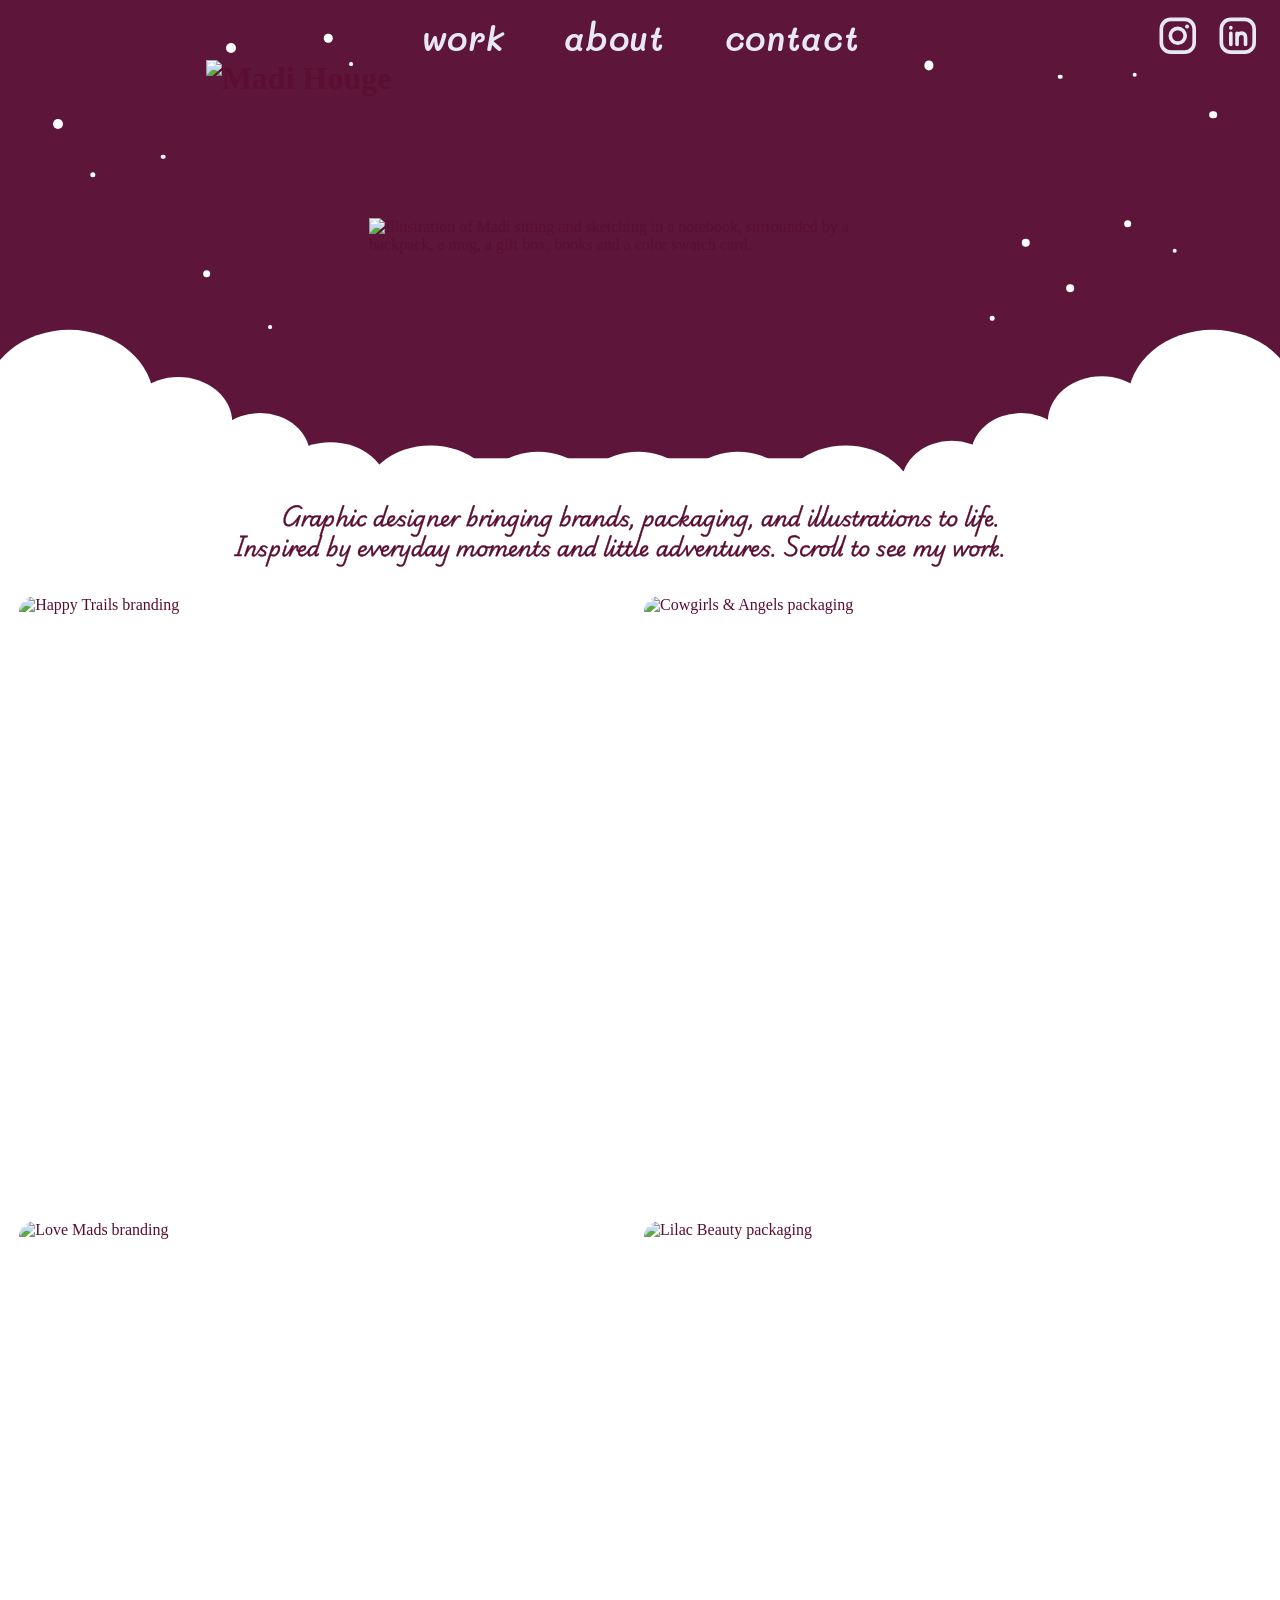
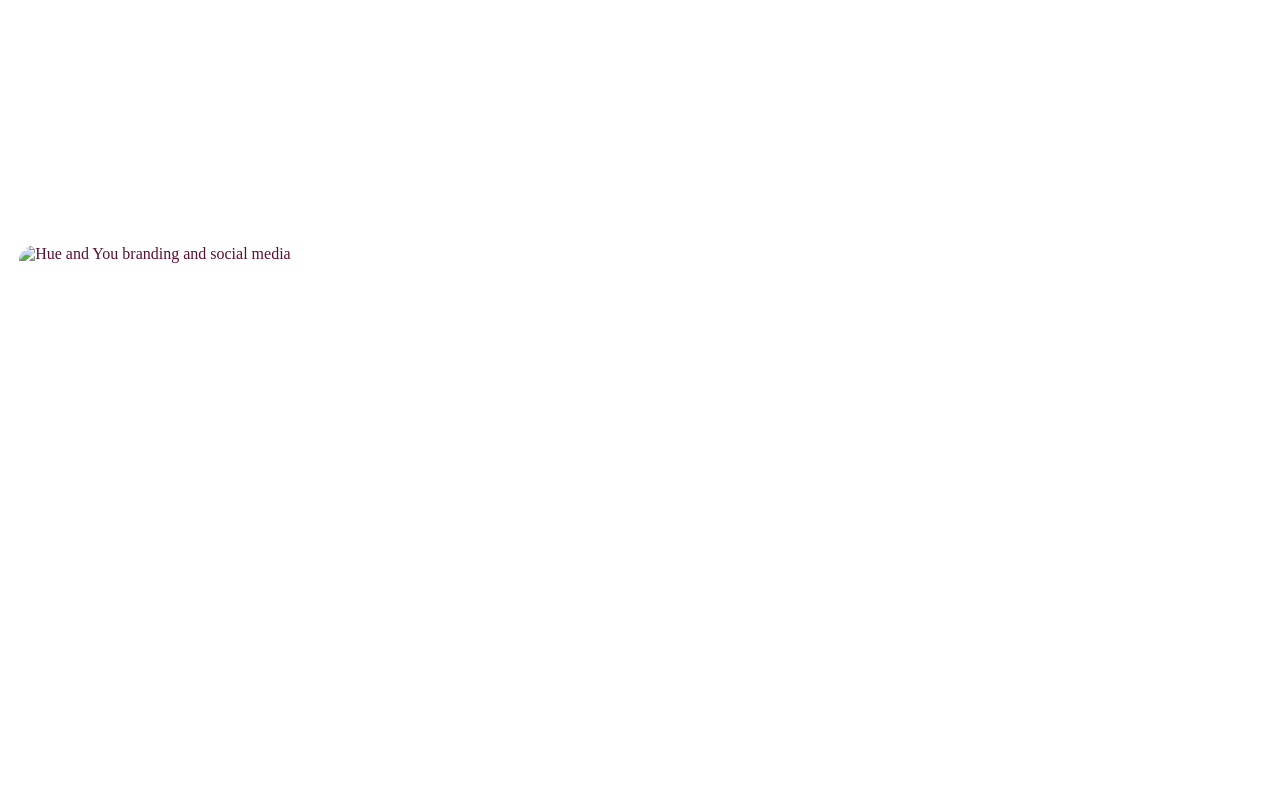
==== index.html @ 1b2b4f8f "Refine hero: smaller scene and lettering, shorter hero, tighter intro - Main illustration ~18% small" ====
<!DOCTYPE html>
<html lang="en">
<head>
  <meta charset="UTF-8">
  <meta name="viewport" content="width=device-width, initial-scale=1">
  <title>Madi Houge — Graphic Designer</title>
  <meta name="description" content="Graphic designer bringing brands, packaging, and illustrations to life.">

  <!-- Fonts: Mali (navigation) and Playwrite NZ (introduction script) -->
  <link rel="preconnect" href="https://fonts.googleapis.com">
  <link rel="preconnect" href="https://fonts.gstatic.com" crossorigin>
  <link href="https://fonts.googleapis.com/css2?family=Mali:ital,wght@1,600&family=Playwrite+NZ:wght@400&display=swap" rel="stylesheet">

  <link rel="stylesheet" href="css/style.css">
</head>
<body>

  <!-- =========================================================
       HERO
       All artwork is loaded straight from the GitHub repository.
       Positions of decorations are set with --x / --y (in the
       1665px-wide reference frame) and size with --s.
       ========================================================= -->
  <header class="hero">
    <div class="hero__stage">

      <!-- Navigation -->
      <nav class="nav" aria-label="Main">
        <ul class="nav__links">
          <li><a href="#work">work</a></li>
          <!-- TODO: change href to "about.html" once the About page exists -->
          <li><a href="#" data-future-page="about">about</a></li>
          <!-- TODO: change href to "contact.html" once the Contact page exists -->
          <li><a href="#" data-future-page="contact">contact</a></li>
        </ul>
      </nav>

      <!-- Social icons (TODO: add real profile URLs in the href attributes) -->
      <ul class="social">
        <li>
          <a href="#" data-social="instagram" aria-label="Instagram">
            <svg viewBox="0 0 24 24" aria-hidden="true"><rect x="2.5" y="2.5" width="19" height="19" rx="5.5"/><circle cx="12" cy="12" r="4.3"/><circle class="fill" cx="17.4" cy="6.6" r="1.15"/></svg>
          </a>
        </li>
        <li>
          <a href="#" data-social="linkedin" aria-label="LinkedIn">
            <svg viewBox="0 0 24 24" aria-hidden="true"><rect x="2.5" y="2.5" width="19" height="19" rx="5.5"/><path d="M8 10.6v6.4M8 7.3v.2M11.6 17v-6.4m0 2.9c0-1.7 1.1-3 2.6-3s2.3 1.1 2.3 2.8V17"/></svg>
          </a>
        </li>
      </ul>

      <!-- Decorations: moon, stars (duplicated star.png), white CSS dots -->
      <div class="decor" aria-hidden="true">
        <img class="moon" src="https://raw.githubusercontent.com/madihouge/portfolio-assets/main/home/moon.png" alt="">

        <img class="star" style="--x:1336; --y:66;  --s:58" src="https://raw.githubusercontent.com/madihouge/portfolio-assets/main/home/star.png" alt="">
        <img class="star" style="--x:648;  --y:131; --s:52" src="https://raw.githubusercontent.com/madihouge/portfolio-assets/main/home/star.png" alt="">
        <img class="star" style="--x:1547; --y:243; --s:58" src="https://raw.githubusercontent.com/madihouge/portfolio-assets/main/home/star.png" alt="">
        <img class="star" style="--x:183;  --y:269; --s:56" src="https://raw.githubusercontent.com/madihouge/portfolio-assets/main/home/star.png" alt="">
        <img class="star" style="--x:397;  --y:372; --s:54" src="https://raw.githubusercontent.com/madihouge/portfolio-assets/main/home/star.png" alt="">
        <img class="star" style="--x:1022; --y:378; --s:55" src="https://raw.githubusercontent.com/madihouge/portfolio-assets/main/home/star.png" alt="">

        <span class="dot" style="--x:301;  --y:62;  --s:13"></span>
        <span class="dot" style="--x:427;  --y:50;  --s:11"></span>
        <span class="dot" style="--x:457;  --y:83;  --s:5"></span>
        <span class="dot" style="--x:1208; --y:85;  --s:12"></span>
        <span class="dot" style="--x:1476; --y:97;  --s:6"></span>
        <span class="dot" style="--x:1379; --y:100; --s:6"></span>
        <span class="dot" style="--x:1578; --y:149; --s:10"></span>
        <span class="dot" style="--x:76;   --y:161; --s:13"></span>
        <span class="dot" style="--x:212;  --y:204; --s:6"></span>
        <span class="dot" style="--x:121;  --y:227; --s:7"></span>
        <span class="dot" style="--x:1467; --y:291; --s:10"></span>
        <span class="dot" style="--x:1334; --y:316; --s:11"></span>
        <span class="dot" style="--x:1528; --y:326; --s:6"></span>
        <span class="dot" style="--x:269;  --y:356; --s:10"></span>
        <span class="dot" style="--x:1392; --y:375; --s:10"></span>
        <span class="dot" style="--x:1291; --y:414; --s:6"></span>
        <span class="dot" style="--x:351;  --y:425; --s:5"></span>
      </div>

      <!-- Lettering -->
      <h1 class="lettering">
        <img src="https://raw.githubusercontent.com/madihouge/portfolio-assets/main/home/houge.png?v=2" alt="Madi Houge">
      </h1>

      <!-- White clouds: one shape that blends into the white page below -->
      <svg class="clouds" viewBox="0 400 1665 312" preserveAspectRatio="none" aria-hidden="true">
        <g fill="#FFFFFF">
          <!-- left side, highest at the edge -->
          <circle cx="90"   cy="581" r="110"/> <rect x="-20"  y="581" width="220" height="200"/>
          <circle cx="232"  cy="614" r="70"/>  <rect x="162"  y="614" width="140" height="200"/>
          <circle cx="338"  cy="665" r="65"/>  <rect x="273"  y="665" width="130" height="200"/>
          <circle cx="430"  cy="720" r="75"/>
          <!-- center, lowest (hidden behind the drawing) -->
          <circle cx="560"  cy="740" r="90"/>
          <circle cx="700"  cy="740" r="80"/>
          <circle cx="830"  cy="740" r="80"/>
          <circle cx="960"  cy="740" r="80"/>
          <circle cx="1100" cy="740" r="90"/>
          <rect x="540" y="670" width="580" height="80"/>
          <!-- right side, highest at the edge -->
          <circle cx="1238" cy="708" r="65"/>  <rect x="1173" y="708" width="130" height="200"/>
          <circle cx="1328" cy="665" r="65"/>  <rect x="1263" y="665" width="130" height="200"/>
          <circle cx="1433" cy="613" r="70"/>  <rect x="1363" y="613" width="140" height="200"/>
          <circle cx="1577" cy="581" r="110"/> <rect x="1467" y="581" width="220" height="200"/>
          <!-- solid base that joins the page background -->
          <rect x="-20" y="690" width="1705" height="40"/>
        </g>
      </svg>

      <!-- Main illustration -->
      <img class="scene" src="https://raw.githubusercontent.com/madihouge/portfolio-assets/main/home/Drawing-%20Scene.png" alt="Illustration of Madi sitting and sketching in a notebook, surrounded by a backpack, a mug, a gift box, books and a color swatch card.">
    </div>
  </header>

  <main>
    <!-- =========================================================
         INTRODUCTION
         ========================================================= -->
    <section class="intro">
      <p class="intro__text">
        <span class="intro__line">Graphic designer bringing brands, packaging, and illustrations to life.</span>
        <span class="intro__line">Inspired by everyday moments and little adventures. Scroll to see my work.<a class="intro__arrow" href="#work" aria-label="Scroll to my work"><img src="https://raw.githubusercontent.com/madihouge/portfolio-assets/main/home/arrow.png" alt=""></a></span>
      </p>
    </section>

    <!-- =========================================================
         PROJECT GALLERY
         To replace a thumbnail, change the src of its <img>.
         TODO: point each href to its project page once built.
         ========================================================= -->
    <section id="work" class="gallery" aria-label="Work">

      <!-- Row 1 -->
      <a class="project" href="#" data-project="happy-trails">
        <img src="https://raw.githubusercontent.com/madihouge/portfolio-assets/main/happy-trails/hero.png" alt="Happy Trails branding" loading="lazy">
        <span class="project__info"><span class="project__name">Happy Trails</span><span class="project__category">Branding</span></span>
      </a>

      <a class="project" href="#" data-project="cowgirls-and-angels">
        <img src="https://raw.githubusercontent.com/madihouge/portfolio-assets/main/cowgirls-and-angels/hero.png" alt="Cowgirls &amp; Angels packaging" loading="lazy">
        <span class="project__info"><span class="project__name">Cowgirls &amp; Angels</span><span class="project__category">Packaging</span></span>
      </a>

      <!-- Row 2 -->
      <a class="project" href="#" data-project="love-mads">
        <img src="https://raw.githubusercontent.com/madihouge/portfolio-assets/main/love-mads/hero.png" alt="Love Mads branding" loading="lazy">
        <span class="project__info"><span class="project__name">Love Mads</span><span class="project__category">Branding</span></span>
      </a>

      <a class="project" href="#" data-project="lilac">
        <img src="https://raw.githubusercontent.com/madihouge/portfolio-assets/main/lilac/hero.png" alt="Lilac Beauty packaging" loading="lazy">
        <span class="project__info"><span class="project__name">Lilac Beauty</span><span class="project__category">Packaging</span></span>
      </a>

      <!-- Row 3 (full width) -->
      <a class="project project--wide" href="#" data-project="hue-and-you">
        <img src="https://raw.githubusercontent.com/madihouge/portfolio-assets/main/hue-and-you/hero.png" alt="Hue and You branding and social media" loading="lazy">
        <span class="project__info"><span class="project__name">Hue and You</span><span class="project__category">Branding &amp; Social Media</span></span>
      </a>

    </section>
  </main>

  <script src="js/main.js"></script>
</body>
</html>
---- css/style.css ----
/* ==========================================================
   Madi Houge — Homepage
   ----------------------------------------------------------
   The hero is laid out in "design units" (--u) taken from the
   1665px-wide approved reference, so everything scales
   proportionally with the screen width.
   ========================================================== */

:root {
  /* Colors */
  --plum: #5D1539;          /* hero background            */
  --plum-dark: #5B0E32;     /* introduction text          */
  --lavender: #E8E7F8;      /* navigation + icons         */
  --white: #FFFFFF;         /* clouds + page background   */

  /* Fonts */
  --font-nav: "Mali", "Comic Sans MS", cursive;
  --font-script: "Playwrite NZ", "Brush Script MT", cursive;

  /* Gallery */
  --gallery-gap: 8px;
  --gallery-radius: 16px;
  --gallery-margin: clamp(8px, 1.5vw, 25px);
  --wide-ratio: 16 / 7;     /* height of the full-width 5th thumbnail */
}

*,
*::before,
*::after { box-sizing: border-box; }

html { scroll-behavior: smooth; }

@media (prefers-reduced-motion: reduce) {
  html { scroll-behavior: auto; }
}

body {
  margin: 0;
  background: var(--white);
  color: var(--plum-dark);
  overflow-x: clip;          /* never allow sideways scrolling */
}

img { display: block; max-width: 100%; }

ul { list-style: none; margin: 0; padding: 0; }

a { color: inherit; }

:focus-visible {
  outline: 2px solid currentColor;
  outline-offset: 4px;
  border-radius: 4px;
}

/* ==========================================================
   HERO
   ========================================================== */

.hero {
  background: var(--plum);
  container-type: inline-size;   /* enables cqw units below */
  overflow-x: clip;
}

.hero__stage {
  /* Design frame (desktop + tablet) */
  --frame: 1665;
  --H: 632;                      /* stage height in design units */
  --u: calc(100cqw / var(--frame));

  --letter-top: 78;
  --letter-width: 1130;
  --scene-top: 283;
  --scene-width: 705;
  --cloud-top: 370;
  --cloud-height: 262;

  position: relative;
  height: calc(var(--H) * var(--u));
}

/* ---------- Navigation ---------- */

.nav {
  position: absolute;
  top: calc(18 * var(--u));
  left: 50%;
  transform: translateX(-50%);
  z-index: 5;
}

.nav__links {
  display: flex;
  gap: calc(78 * var(--u));
}

.nav__links a {
  font-family: var(--font-nav);
  font-style: italic;
  font-weight: 600;
  font-size: max(calc(44 * var(--u)), 17px);
  line-height: 1.4;
  letter-spacing: 0.02em;
  color: var(--lavender);
  text-decoration: none;
}

.nav__links a:hover { text-decoration: underline; text-underline-offset: 0.2em; }

/* ---------- Social icons ---------- */

.social {
  position: absolute;
  top: calc(20 * var(--u));
  right: calc(28 * var(--u));
  display: flex;
  gap: calc(24 * var(--u));
  z-index: 5;
}

.social a { display: block; color: var(--lavender); }

.social svg {
  display: block;
  width: max(calc(54 * var(--u)), 24px);
  height: max(calc(54 * var(--u)), 24px);
  fill: none;
  stroke: currentColor;
  stroke-width: 2.1;
  stroke-linecap: round;
  stroke-linejoin: round;
}

.social svg .fill { fill: currentColor; stroke: none; }

/* ---------- Decorations ---------- */

.decor {
  position: absolute;
  inset: 0;
  pointer-events: none;
}

.moon {
  position: absolute;
  left: calc(66 * var(--u));
  top: calc(8 * var(--u));
  width: calc(196 * var(--u));
  height: auto;
}

/* Stars and dots are centered on (--x, --y), given in reference pixels.
   Positions are percentages so they spread evenly at every size. */
.star,
.dot {
  position: absolute;
  left: calc(var(--x) / 1665 * 100%);
  top: calc(var(--y) * var(--u));
  transform: translate(-50%, -50%);
}

.star {
  /* --s = visible height of the star; the PNG has transparent padding */
  height: calc(var(--s) * 1.6 * var(--u));
  width: auto;
  max-width: none;
}

.dot {
  width: calc(var(--s) * var(--u));
  height: calc(var(--s) * var(--u));
  min-width: 3px;
  min-height: 3px;
  border-radius: 50%;
  background: var(--white);
}

/* ---------- Lettering ---------- */

.lettering {
  position: absolute;
  top: calc(var(--letter-top) * var(--u));
  left: 0;
  right: 0;
  width: calc(var(--letter-width) * var(--u));
  margin: 0 auto;
  z-index: 2;
}

.lettering img { width: 100%; height: auto; }

/* ---------- Clouds ---------- */

.clouds {
  position: absolute;
  left: 0;
  top: calc(var(--cloud-top) * var(--u));
  width: 100%;
  height: calc(var(--cloud-height) * var(--u));
  display: block;
  z-index: 3;
}

/* ---------- Main illustration ---------- */

.scene {
  position: absolute;
  top: calc(var(--scene-top) * var(--u));
  left: 0;
  right: 0;
  width: calc(var(--scene-width) * var(--u));
  height: auto;
  margin: 0 auto;
  z-index: 4;
}

/* ==========================================================
   INTRODUCTION
   ========================================================== */

.intro {
  position: relative;
  background: var(--white);
  padding: max(1.2vw, 16px) 20px 0;
  text-align: center;
}

.intro__text {
  margin: 0;
  font-family: var(--font-script);
  font-weight: 400;
  font-size: max(1.6vw, 15px);
  line-height: 1.45;
  color: var(--plum-dark);
  -webkit-text-stroke: 0.018em currentColor;   /* matches the slightly heavier stroke in the reference */
}

.intro__line { display: block; }

.intro__arrow {
  display: inline-block;
  vertical-align: middle;
  margin-left: 0.15em;
  margin-top: 0.55em;
}

.intro__arrow img {
  width: 2.9em;
  max-width: none;
  height: auto;
  margin: -0.55em -0.6em -0.55em -0.55em;   /* trims the PNG's transparent padding */
}

/* ==========================================================
   PROJECT GALLERY
   ========================================================== */

.gallery {
  display: grid;
  grid-template-columns: repeat(2, minmax(0, 1fr));
  gap: var(--gallery-gap);
  padding: max(2.7vw, 28px) var(--gallery-margin) var(--gallery-margin);
  scroll-margin-top: 0;
}

.project {
  position: relative;
  display: block;
  aspect-ratio: 1 / 1;
  overflow: hidden;
  border-radius: var(--gallery-radius);
  text-decoration: none;
}

.project--wide {
  grid-column: 1 / -1;
  aspect-ratio: var(--wide-ratio);
}

.project img {
  width: 100%;
  height: 100%;
  object-fit: cover;          /* fills the tile without stretching */
}

/* Name + category, visible only on hover / keyboard focus */
.project__info {
  position: absolute;
  inset: 0;
  display: flex;
  flex-direction: column;
  align-items: center;
  justify-content: center;
  gap: 0.35em;
  padding: 1em;
  text-align: center;
  background: rgba(93, 21, 57, 0.72);
  color: var(--lavender);
  opacity: 0;
}

.project:hover .project__info,
.project:focus-visible .project__info { opacity: 1; }

.project:focus-visible { outline-color: var(--plum); outline-width: 3px; outline-offset: 3px; }

.project__name {
  font-family: var(--font-script);
  font-size: clamp(22px, 2.6vw, 40px);
}

.project__category {
  font-family: var(--font-nav);
  font-style: italic;
  font-weight: 600;
  font-size: clamp(15px, 1.4vw, 22px);
}

/* ==========================================================
   RESPONSIVE
   ========================================================== */

/* Tablet: keep the desktop composition, slightly larger text */
@media (max-width: 1024px) {
  .intro__text { font-size: max(1.85vw, 15px); }
}

/* Mobile: taller hero frame so the artwork can be larger */
@media (max-width: 640px) {
  .hero__stage {
    --frame: 1000;
    --H: 676;
    --letter-top: 140;
    --letter-width: 880;
    --scene-top: 326;
    --scene-width: 700;
    --cloud-top: 386;
    --cloud-height: 290;
  }

  /* Clouds: slightly wider than the screen so the bumps keep their round shape */
  .clouds { left: -10%; width: 120%; }

  .star,
  .dot { top: calc((95 + var(--y) * 0.488) * var(--u)); }   /* same spots as before, below the nav row */

  .nav { top: 14px; }
  .nav__links { gap: 14px; }
  .nav__links a { font-size: 16px; }
  .social { top: 16px; right: 12px; gap: 8px; }
  .social svg { width: 22px; height: 22px; }

  .moon {
    left: 4%;
    top: calc(40 * var(--u));
    width: calc(120 * var(--u));
  }

  .star { height: calc(var(--s) * 1.1 * var(--u)); }

  .intro { padding-top: 22px; }
  .intro__text { font-size: 14.5px; line-height: 1.7; }
  .intro__line { display: inline; }

  .gallery { grid-template-columns: minmax(0, 1fr); }
}
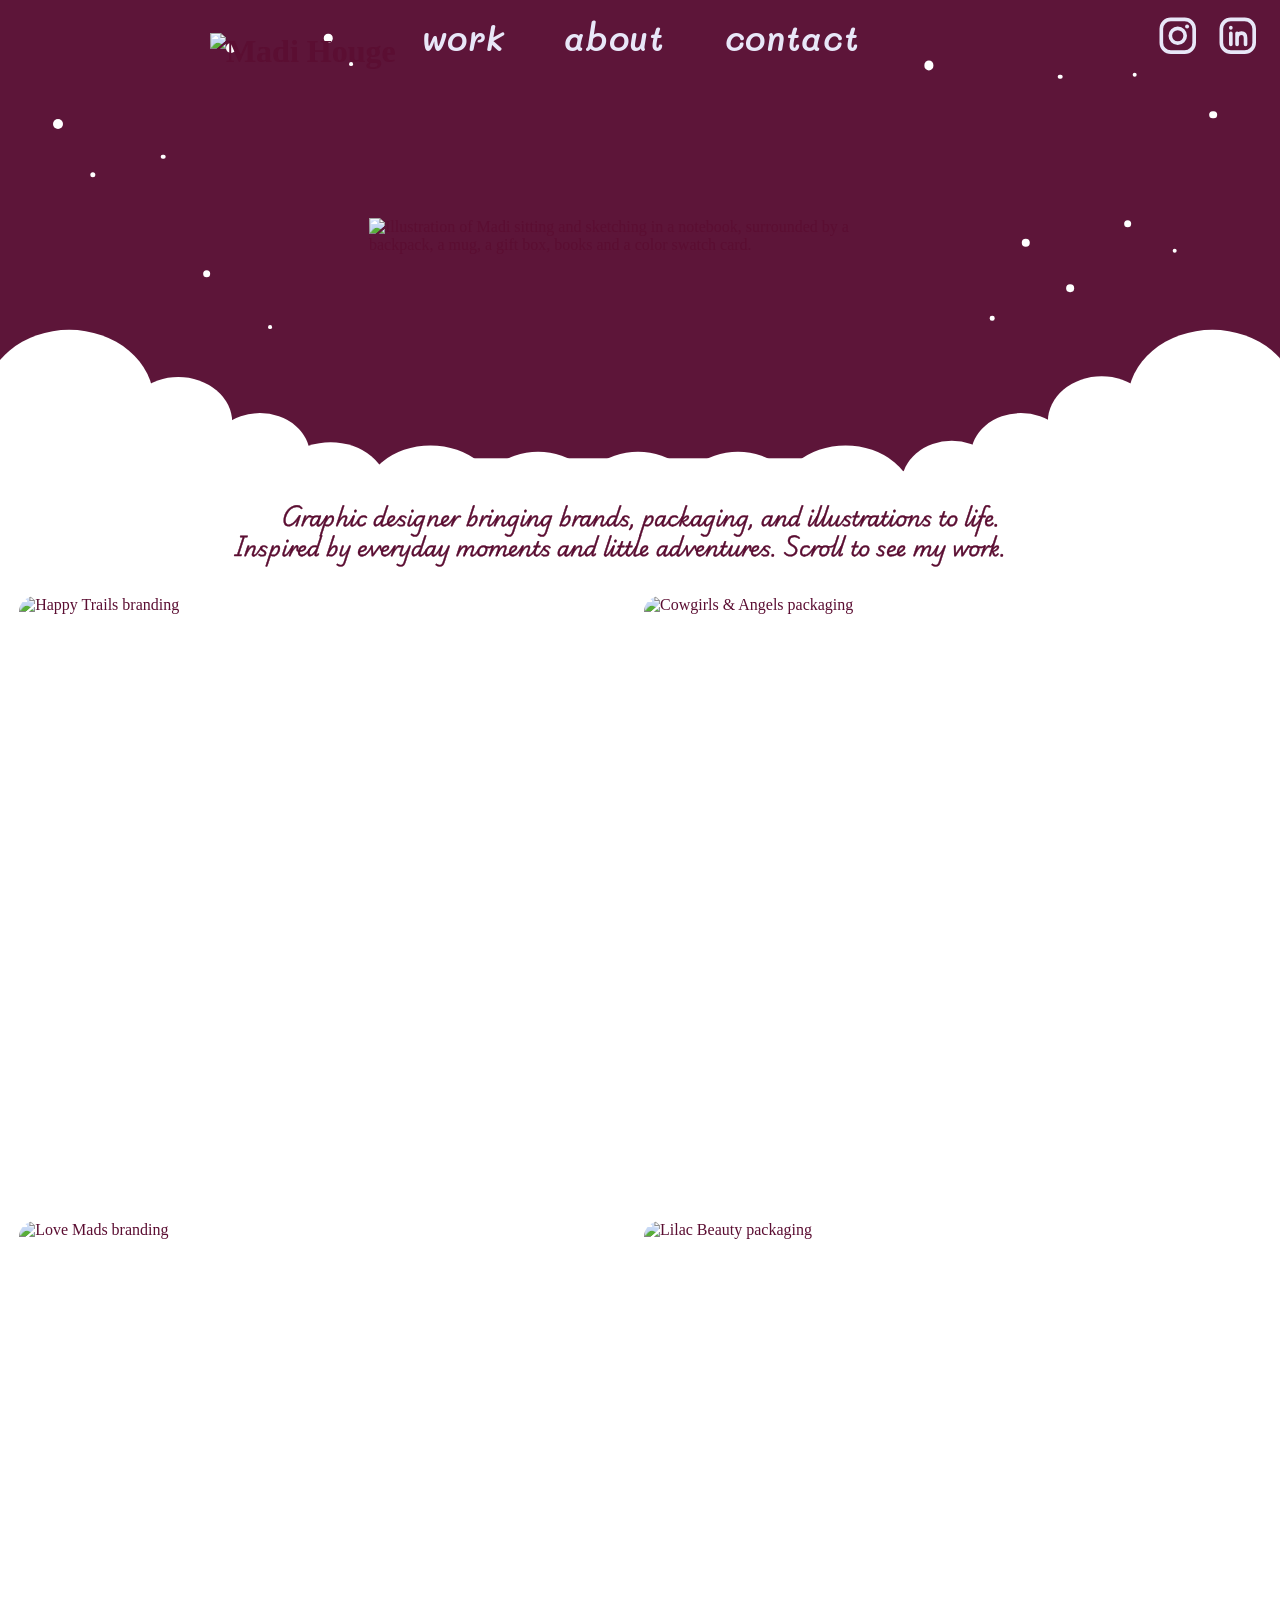
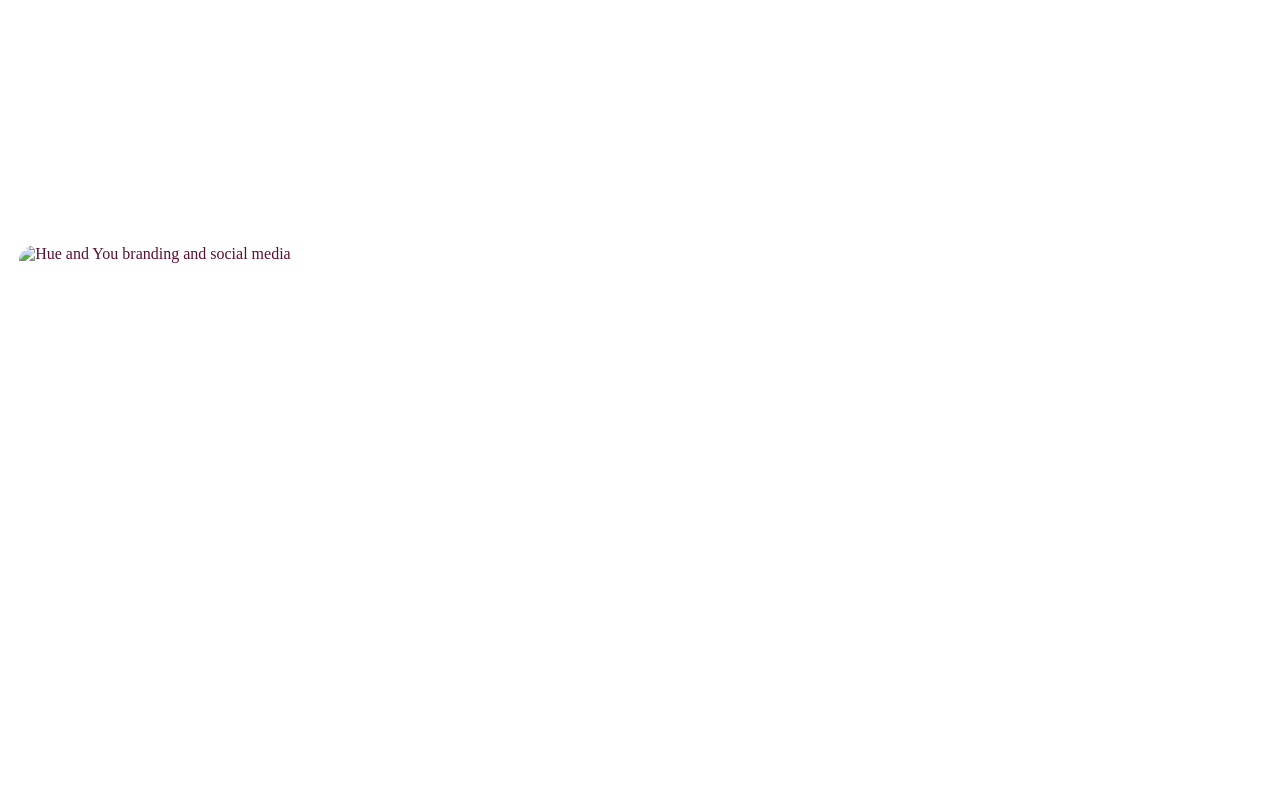
==== commit f7ac015d: "Use updated lettering (houge-clean.svg) and drawing scene The previous home/houge.png and home/Drawi" ====
--- a/index.html
+++ b/index.html
@@ -81,7 +81,7 @@
 
       <!-- Lettering -->
       <h1 class="lettering">
-        <img src="https://raw.githubusercontent.com/madihouge/portfolio-assets/main/home/houge.png?v=2" alt="Madi Houge">
+        <img src="https://raw.githubusercontent.com/madihouge/portfolio-assets/main/home/houge-clean.svg" width="2048" height="682" alt="Madi Houge">
       </h1>
 
       <!-- White clouds: one shape that blends into the white page below -->
@@ -110,7 +110,7 @@
       </svg>
 
       <!-- Main illustration -->
-      <img class="scene" src="https://raw.githubusercontent.com/madihouge/portfolio-assets/main/home/Drawing-%20Scene.png" alt="Illustration of Madi sitting and sketching in a notebook, surrounded by a backpack, a mug, a gift box, books and a color swatch card.">
+      <img class="scene" src="https://raw.githubusercontent.com/madihouge/portfolio-assets/main/home/drawing-%20Scene.png" width="1774" height="887" alt="Illustration of Madi sitting and sketching in a notebook, surrounded by a backpack, a mug, a gift box, books and a color swatch card.">
     </div>
   </header>
 
--- a/css/style.css
+++ b/css/style.css
@@ -69,8 +69,8 @@
   --H: 632;                      /* stage height in design units */
   --u: calc(100cqw / var(--frame));
 
-  --letter-top: 78;
-  --letter-width: 1130;
+  --letter-top: 43;              /* houge-clean.svg has built-in top padding */
+  --letter-width: 1119;
   --scene-top: 283;
   --scene-width: 705;
   --cloud-top: 370;
@@ -331,8 +331,8 @@
   .hero__stage {
     --frame: 1000;
     --H: 676;
-    --letter-top: 140;
-    --letter-width: 880;
+    --letter-top: 113;
+    --letter-width: 871;
     --scene-top: 326;
     --scene-width: 700;
     --cloud-top: 386;
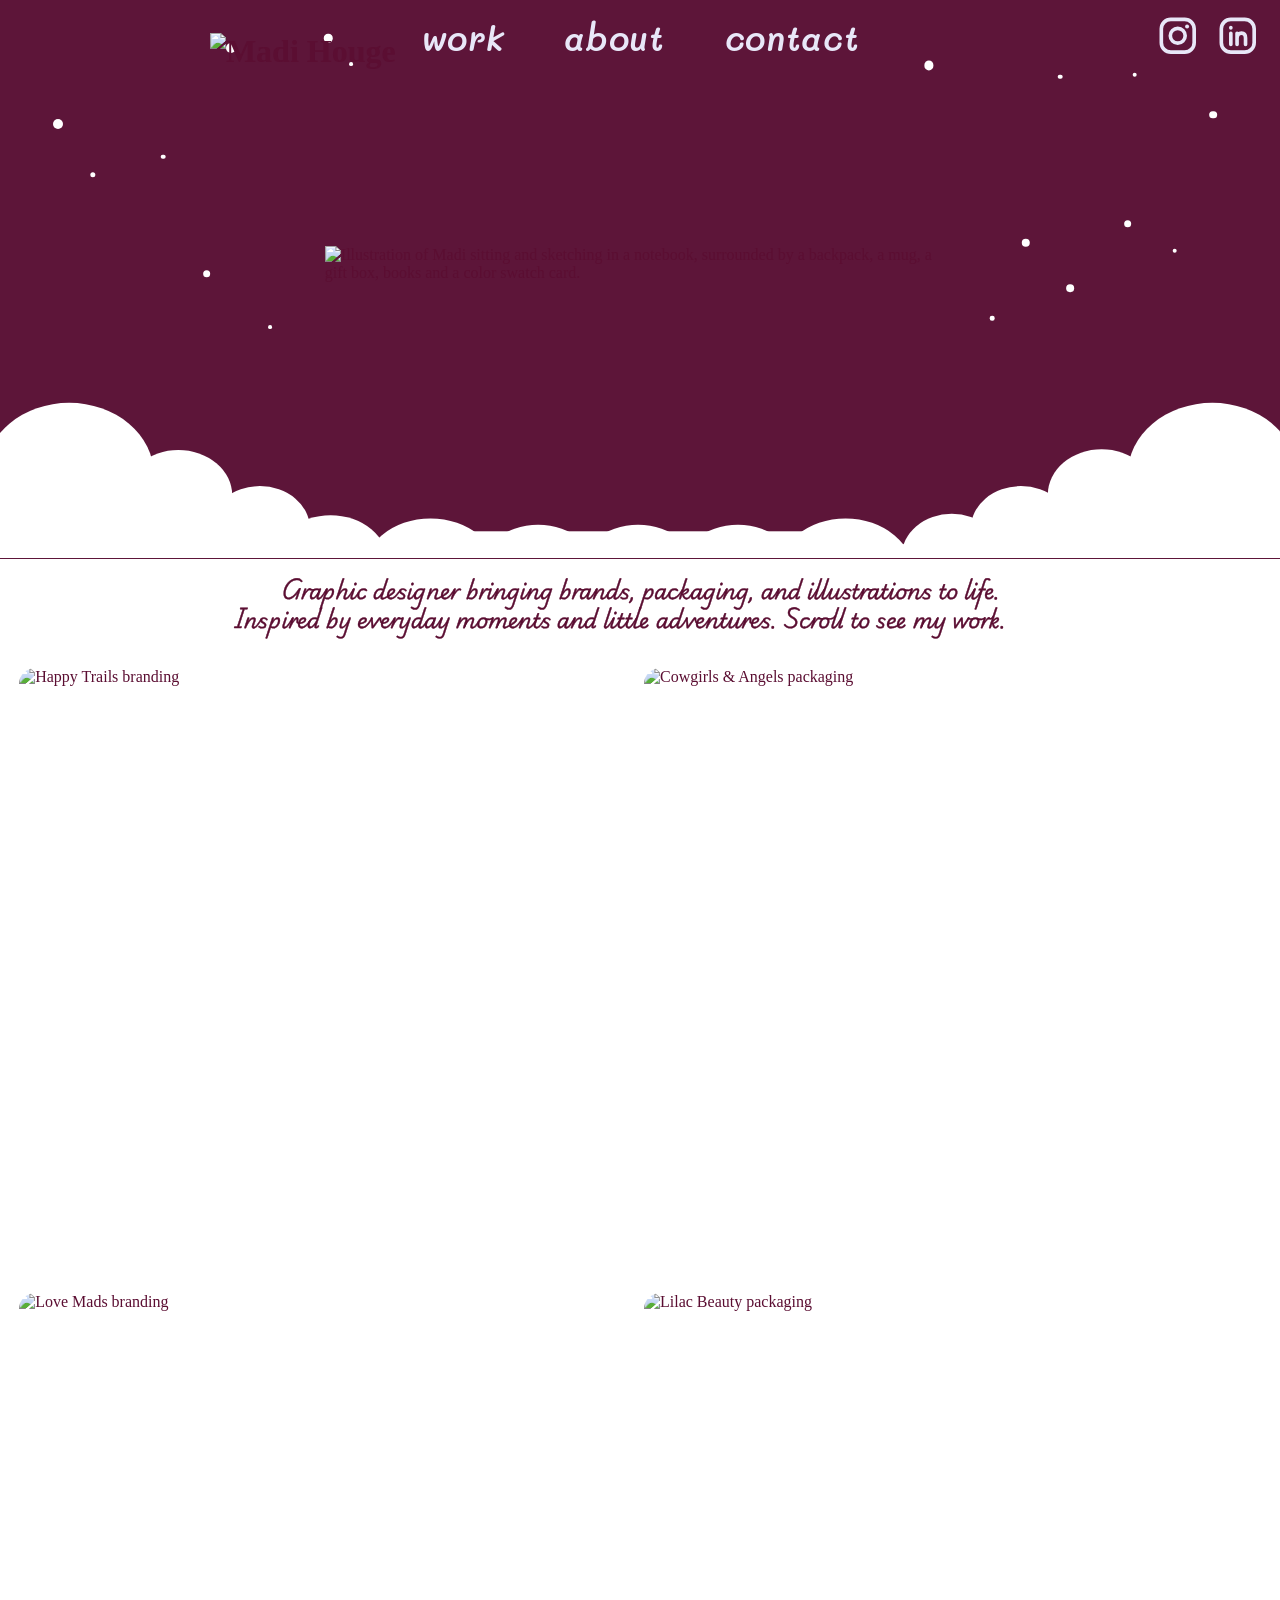
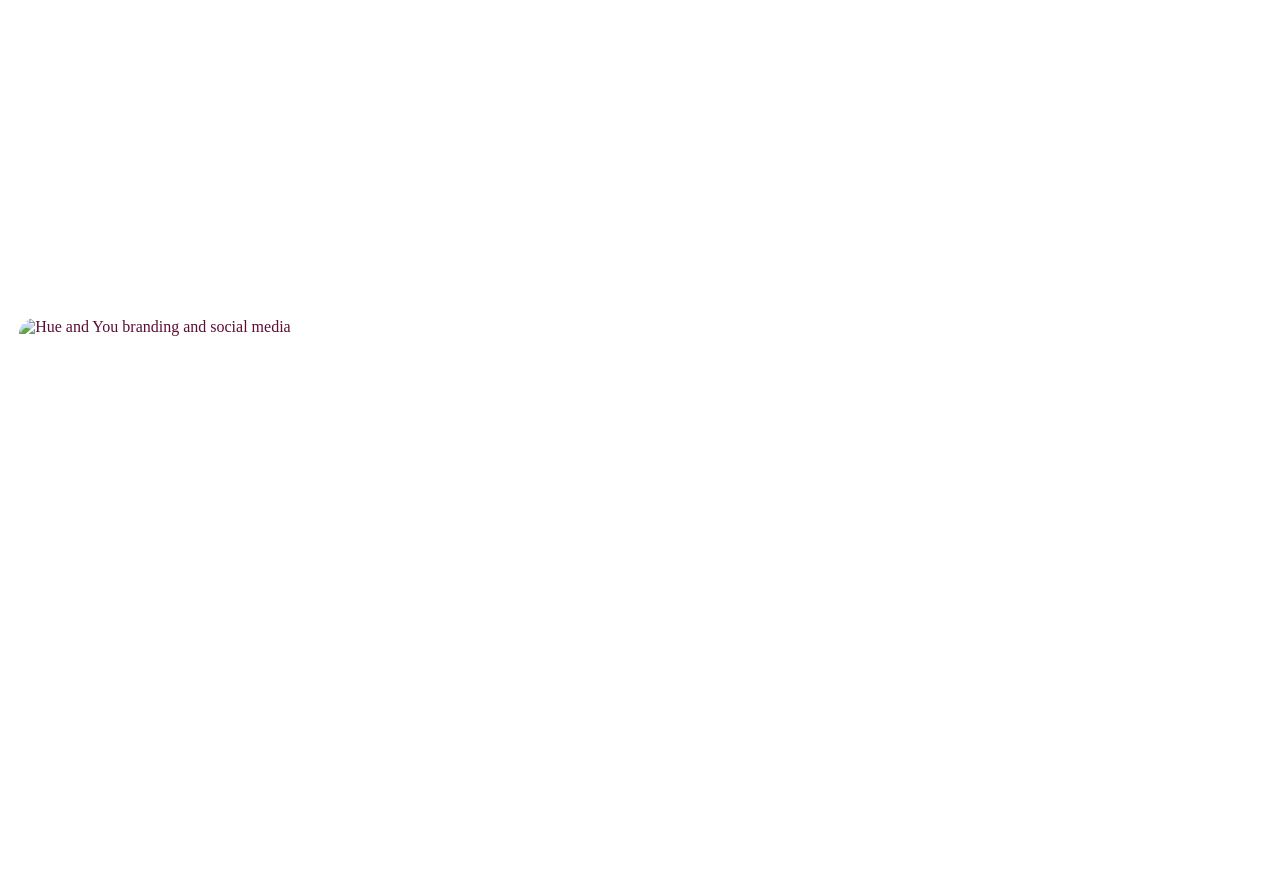
==== commit c11890ec: "Gallery: crossfade to hover.png with golden project label Tiles load <project>/thumbnail.png and fad" ====
--- a/index.html
+++ b/index.html
@@ -127,37 +127,44 @@
 
     <!-- =========================================================
          PROJECT GALLERY
-         To replace a thumbnail, change the src of its <img>.
-         TODO: point each href to its project page once built.
+         Each tile shows <folder>/thumbnail.png and crossfades to
+         <folder>/hover.png on hover. To replace a photo, upload a new
+         file with the same name to the project's folder.
+         Until thumbnail.png exists, the tile falls back to hero.png;
+         until hover.png exists, the hover image is skipped.
+         TODO: create the project pages these links point to.
          ========================================================= -->
     <section id="work" class="gallery" aria-label="Work">
 
       <!-- Row 1 -->
-      <a class="project" href="#" data-project="happy-trails">
-        <img src="https://raw.githubusercontent.com/madihouge/portfolio-assets/main/happy-trails/hero.png" alt="Happy Trails branding" loading="lazy">
-        <span class="project__info"><span class="project__name">Happy Trails</span><span class="project__category">Branding</span></span>
+      <a class="project" href="projects/happy-trails.html">
+        <img class="project__img" src="https://raw.githubusercontent.com/madihouge/portfolio-assets/main/happy-trails/thumbnail.png" alt="Happy Trails branding" loading="lazy" onerror="this.onerror=null; this.src='https://raw.githubusercontent.com/madihouge/portfolio-assets/main/happy-trails/hero.png'">
+        <img class="project__img project__img--hover" src="https://raw.githubusercontent.com/madihouge/portfolio-assets/main/happy-trails/hover.png" alt="" loading="lazy" onerror="this.remove()">
+        <span class="project__label">Happy Trails / Branding</span>
       </a>
-
-      <a class="project" href="#" data-project="cowgirls-and-angels">
-        <img src="https://raw.githubusercontent.com/madihouge/portfolio-assets/main/cowgirls-and-angels/hero.png" alt="Cowgirls &amp; Angels packaging" loading="lazy">
-        <span class="project__info"><span class="project__name">Cowgirls &amp; Angels</span><span class="project__category">Packaging</span></span>
+      <a class="project" href="projects/cowgirls-and-angels.html">
+        <img class="project__img" src="https://raw.githubusercontent.com/madihouge/portfolio-assets/main/cowgirls-and-angels/thumbnail.png" alt="Cowgirls &amp; Angels packaging" loading="lazy" onerror="this.onerror=null; this.src='https://raw.githubusercontent.com/madihouge/portfolio-assets/main/cowgirls-and-angels/hero.png'">
+        <img class="project__img project__img--hover" src="https://raw.githubusercontent.com/madihouge/portfolio-assets/main/cowgirls-and-angels/hover.png" alt="" loading="lazy" onerror="this.remove()">
+        <span class="project__label">Cowgirls &amp; Angels / Packaging</span>
       </a>
 
       <!-- Row 2 -->
-      <a class="project" href="#" data-project="love-mads">
-        <img src="https://raw.githubusercontent.com/madihouge/portfolio-assets/main/love-mads/hero.png" alt="Love Mads branding" loading="lazy">
-        <span class="project__info"><span class="project__name">Love Mads</span><span class="project__category">Branding</span></span>
+      <a class="project" href="projects/love-mads.html">
+        <img class="project__img" src="https://raw.githubusercontent.com/madihouge/portfolio-assets/main/love-mads/thumbnail.png" alt="Love Mads branding" loading="lazy" onerror="this.onerror=null; this.src='https://raw.githubusercontent.com/madihouge/portfolio-assets/main/love-mads/hero.png'">
+        <img class="project__img project__img--hover" src="https://raw.githubusercontent.com/madihouge/portfolio-assets/main/love-mads/hover.png" alt="" loading="lazy" onerror="this.remove()">
+        <span class="project__label">Love Mads / Branding</span>
       </a>
-
-      <a class="project" href="#" data-project="lilac">
-        <img src="https://raw.githubusercontent.com/madihouge/portfolio-assets/main/lilac/hero.png" alt="Lilac Beauty packaging" loading="lazy">
-        <span class="project__info"><span class="project__name">Lilac Beauty</span><span class="project__category">Packaging</span></span>
+      <a class="project" href="projects/lilac.html">
+        <img class="project__img" src="https://raw.githubusercontent.com/madihouge/portfolio-assets/main/lilac/thumbnail.png" alt="Lilac Beauty packaging" loading="lazy" onerror="this.onerror=null; this.src='https://raw.githubusercontent.com/madihouge/portfolio-assets/main/lilac/hero.png'">
+        <img class="project__img project__img--hover" src="https://raw.githubusercontent.com/madihouge/portfolio-assets/main/lilac/hover.png" alt="" loading="lazy" onerror="this.remove()">
+        <span class="project__label">Lilac Beauty / Packaging</span>
       </a>
 
       <!-- Row 3 (full width) -->
-      <a class="project project--wide" href="#" data-project="hue-and-you">
-        <img src="https://raw.githubusercontent.com/madihouge/portfolio-assets/main/hue-and-you/hero.png" alt="Hue and You branding and social media" loading="lazy">
-        <span class="project__info"><span class="project__name">Hue and You</span><span class="project__category">Branding &amp; Social Media</span></span>
+      <a class="project project--wide" href="projects/hue-and-you.html">
+        <img class="project__img" src="https://raw.githubusercontent.com/madihouge/portfolio-assets/main/hue-and-you/thumbnail.png" alt="Hue and You branding and social media" loading="lazy" onerror="this.onerror=null; this.src='https://raw.githubusercontent.com/madihouge/portfolio-assets/main/hue-and-you/hero.png'">
+        <img class="project__img project__img--hover" src="https://raw.githubusercontent.com/madihouge/portfolio-assets/main/hue-and-you/hover.png" alt="" loading="lazy" onerror="this.remove()">
+        <span class="project__label">Hue and You / Branding · Social Media</span>
       </a>
 
     </section>
--- a/css/style.css
+++ b/css/style.css
@@ -22,6 +22,8 @@
   --gallery-radius: 16px;
   --gallery-margin: clamp(8px, 1.5vw, 25px);
   --wide-ratio: 16 / 7;     /* height of the full-width 5th thumbnail */
+  --gold: #FFC336;          /* project labels (from star.png)  */
+  --hover-fade: 250ms;      /* thumbnail crossfade             */
 }
 
 *,
@@ -66,14 +68,14 @@
 .hero__stage {
   /* Design frame (desktop + tablet) */
   --frame: 1665;
-  --H: 632;                      /* stage height in design units */
+  --H: 726.5;                    /* stage height in design units */
   --u: calc(100cqw / var(--frame));
 
   --letter-top: 43;              /* houge-clean.svg has built-in top padding */
   --letter-width: 1119;
-  --scene-top: 283;
-  --scene-width: 705;
-  --cloud-top: 370;
+  --scene-top: 320;
+  --scene-width: 820;
+  --cloud-top: 464.5;
   --cloud-height: 262;
 
   position: relative;
@@ -278,43 +280,61 @@
   aspect-ratio: var(--wide-ratio);
 }
 
-.project img {
+.project__img {
+  position: absolute;
+  inset: 0;
   width: 100%;
   height: 100%;
   object-fit: cover;          /* fills the tile without stretching */
 }
 
-/* Name + category, visible only on hover / keyboard focus */
-.project__info {
-  position: absolute;
-  inset: 0;
-  display: flex;
-  flex-direction: column;
-  align-items: center;
-  justify-content: center;
-  gap: 0.35em;
-  padding: 1em;
-  text-align: center;
-  background: rgba(93, 21, 57, 0.72);
-  color: var(--lavender);
+/* hover.png sits on top of thumbnail.png and fades in */
+.project__img--hover {
   opacity: 0;
-}
-
-.project:hover .project__info,
-.project:focus-visible .project__info { opacity: 1; }
-
-.project:focus-visible { outline-color: var(--plum); outline-width: 3px; outline-offset: 3px; }
-
-.project__name {
-  font-family: var(--font-script);
-  font-size: clamp(22px, 2.6vw, 40px);
-}
-
-.project__category {
+  transition: opacity var(--hover-fade) ease;
+}
+
+/* Small golden label near the bottom center, revealed on hover */
+.project__label {
+  position: absolute;
+  left: 50%;
+  bottom: clamp(12px, 1.6vw, 22px);
+  transform: translateX(-50%);
+  max-width: calc(100% - 24px);
+  padding: 0.4em 1.1em 0.45em;
+  border-radius: 999px;
+  background: var(--gold);
+  color: var(--plum-dark);
   font-family: var(--font-nav);
   font-style: italic;
   font-weight: 600;
-  font-size: clamp(15px, 1.4vw, 22px);
+  font-size: clamp(13px, 1.05vw, 16px);
+  line-height: 1.2;
+  text-align: center;
+  white-space: nowrap;
+  overflow: hidden;
+  text-overflow: ellipsis;
+  opacity: 0;
+  transition: opacity var(--hover-fade) ease;
+}
+
+.project:hover .project__img--hover,
+.project:hover .project__label,
+.project:focus-visible .project__img--hover,
+.project:focus-visible .project__label { opacity: 1; }
+
+.project:focus-visible { outline-color: var(--plum); outline-width: 3px; outline-offset: 3px; }
+
+/* Touch screens and phones: show the default thumbnail with its label, no hover needed */
+@media (hover: none), (max-width: 640px) {
+  .project__label { opacity: 1; }
+  .project:hover .project__img--hover,
+  .project:focus-visible .project__img--hover { opacity: 0; }
+}
+
+@media (prefers-reduced-motion: reduce) {
+  .project__img--hover,
+  .project__label { transition: none; }
 }
 
 /* ==========================================================
@@ -330,12 +350,12 @@
 @media (max-width: 640px) {
   .hero__stage {
     --frame: 1000;
-    --H: 676;
+    --H: 754;
     --letter-top: 113;
     --letter-width: 871;
-    --scene-top: 326;
-    --scene-width: 700;
-    --cloud-top: 386;
+    --scene-top: 347;
+    --scene-width: 814;
+    --cloud-top: 464;
     --cloud-height: 290;
   }
 
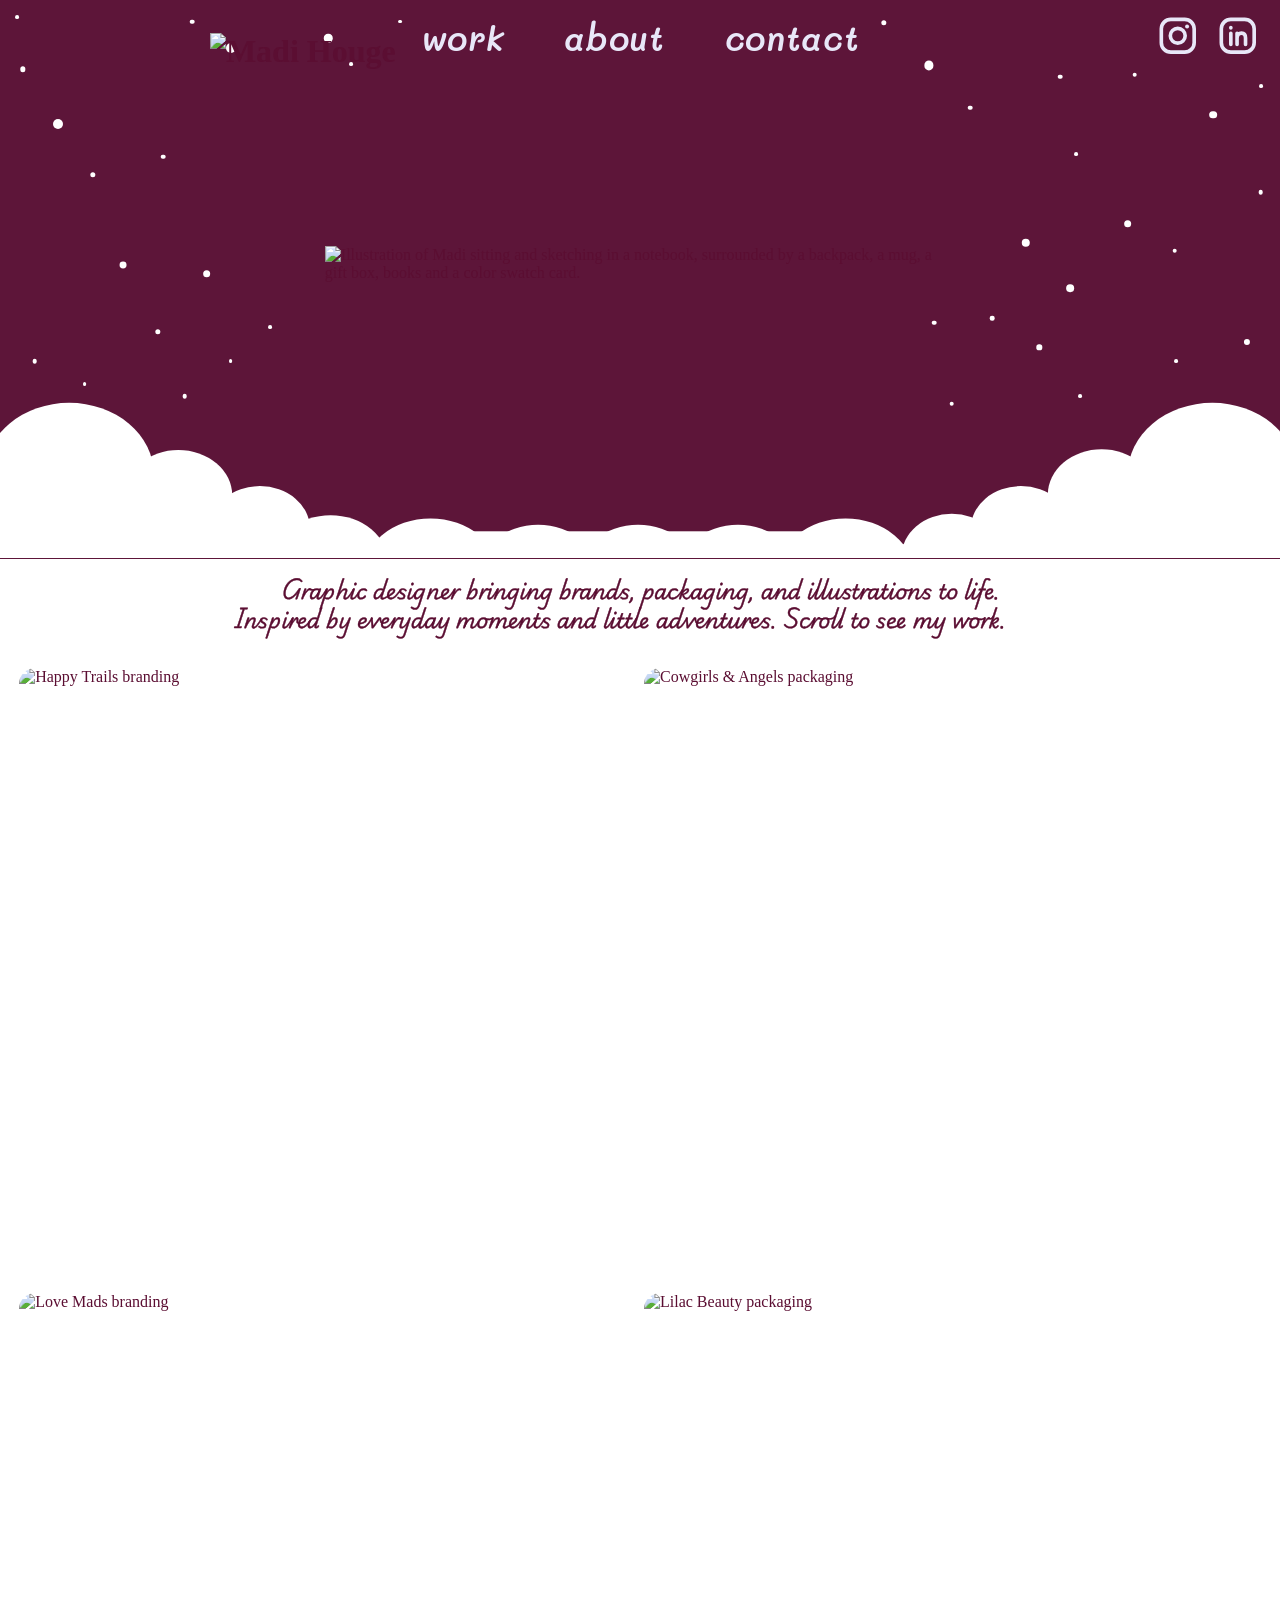
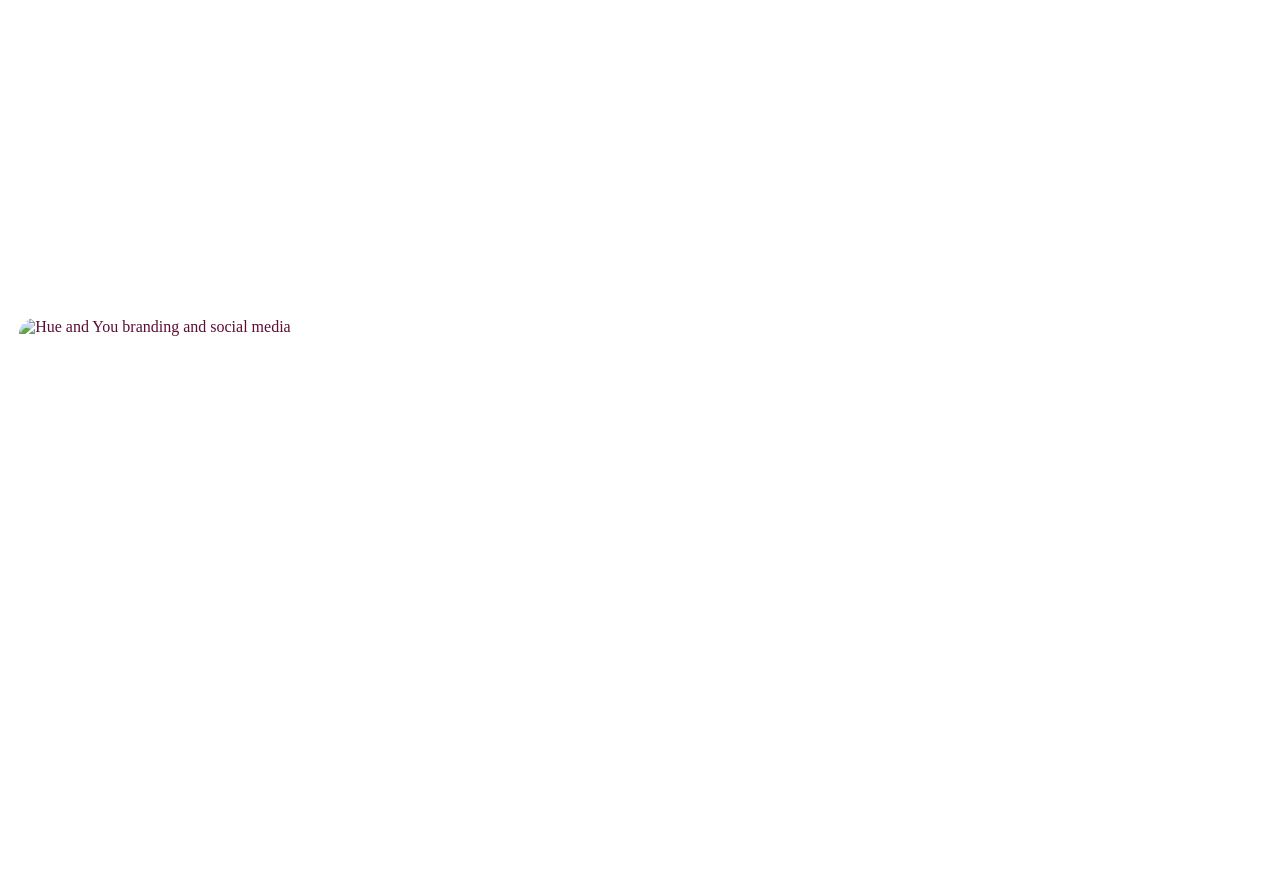
==== commit a25e5c4a: "Hero: add more stars and dots to fill the open sky Co-Authored-By: Claude Opus 5.5 <noreply@anthropi" ====
--- a/index.html
+++ b/index.html
@@ -77,6 +77,37 @@
         <span class="dot" style="--x:1392; --y:375; --s:10"></span>
         <span class="dot" style="--x:1291; --y:414; --s:6"></span>
         <span class="dot" style="--x:351;  --y:425; --s:5"></span>
+
+        <!-- extra stars + dots filling the open sky -->
+        <img class="star" style="--x:95; --y:405; --s:40" src="https://raw.githubusercontent.com/madihouge/portfolio-assets/main/home/star.png" alt="">
+        <img class="star" style="--x:360; --y:468; --s:28" src="https://raw.githubusercontent.com/madihouge/portfolio-assets/main/home/star.png" alt="">
+        <img class="star" style="--x:40; --y:300; --s:26" src="https://raw.githubusercontent.com/madihouge/portfolio-assets/main/home/star.png" alt="">
+        <img class="star" style="--x:1268; --y:468; --s:36" src="https://raw.githubusercontent.com/madihouge/portfolio-assets/main/home/star.png" alt="">
+        <img class="star" style="--x:1452; --y:425; --s:28" src="https://raw.githubusercontent.com/madihouge/portfolio-assets/main/home/star.png" alt="">
+        <img class="star" style="--x:1604; --y:362; --s:40" src="https://raw.githubusercontent.com/madihouge/portfolio-assets/main/home/star.png" alt="">
+        <img class="star" style="--x:1440; --y:178; --s:30" src="https://raw.githubusercontent.com/madihouge/portfolio-assets/main/home/star.png" alt="">
+        <span class="dot" style="--x:30; --y:90; --s:7"></span>
+        <span class="dot" style="--x:250; --y:28; --s:6"></span>
+        <span class="dot" style="--x:160; --y:345; --s:9"></span>
+        <span class="dot" style="--x:45; --y:470; --s:6"></span>
+        <span class="dot" style="--x:205; --y:432; --s:7"></span>
+        <span class="dot" style="--x:240; --y:515; --s:6"></span>
+        <span class="dot" style="--x:110; --y:500; --s:5"></span>
+        <span class="dot" style="--x:520; --y:28; --s:5"></span>
+        <span class="dot" style="--x:1150; --y:30; --s:7"></span>
+        <span class="dot" style="--x:1262; --y:140; --s:6"></span>
+        <span class="dot" style="--x:1400; --y:200; --s:5"></span>
+        <span class="dot" style="--x:1640; --y:250; --s:6"></span>
+        <span class="dot" style="--x:1622; --y:445; --s:8"></span>
+        <span class="dot" style="--x:1530; --y:470; --s:5"></span>
+        <span class="dot" style="--x:1352; --y:452; --s:7"></span>
+        <span class="dot" style="--x:1238; --y:525; --s:6"></span>
+        <span class="dot" style="--x:1405; --y:515; --s:5"></span>
+        <span class="dot" style="--x:1215; --y:420; --s:6"></span>
+        <span class="dot" style="--x:1640; --y:112; --s:5"></span>
+        <span class="dot" style="--x:22; --y:22; --s:5"></span>
+        <span class="dot" style="--x:300; --y:470; --s:5"></span>
+        <span class="dot" style="--x:1555; --y:540; --s:6"></span>
       </div>
 
       <!-- Lettering -->
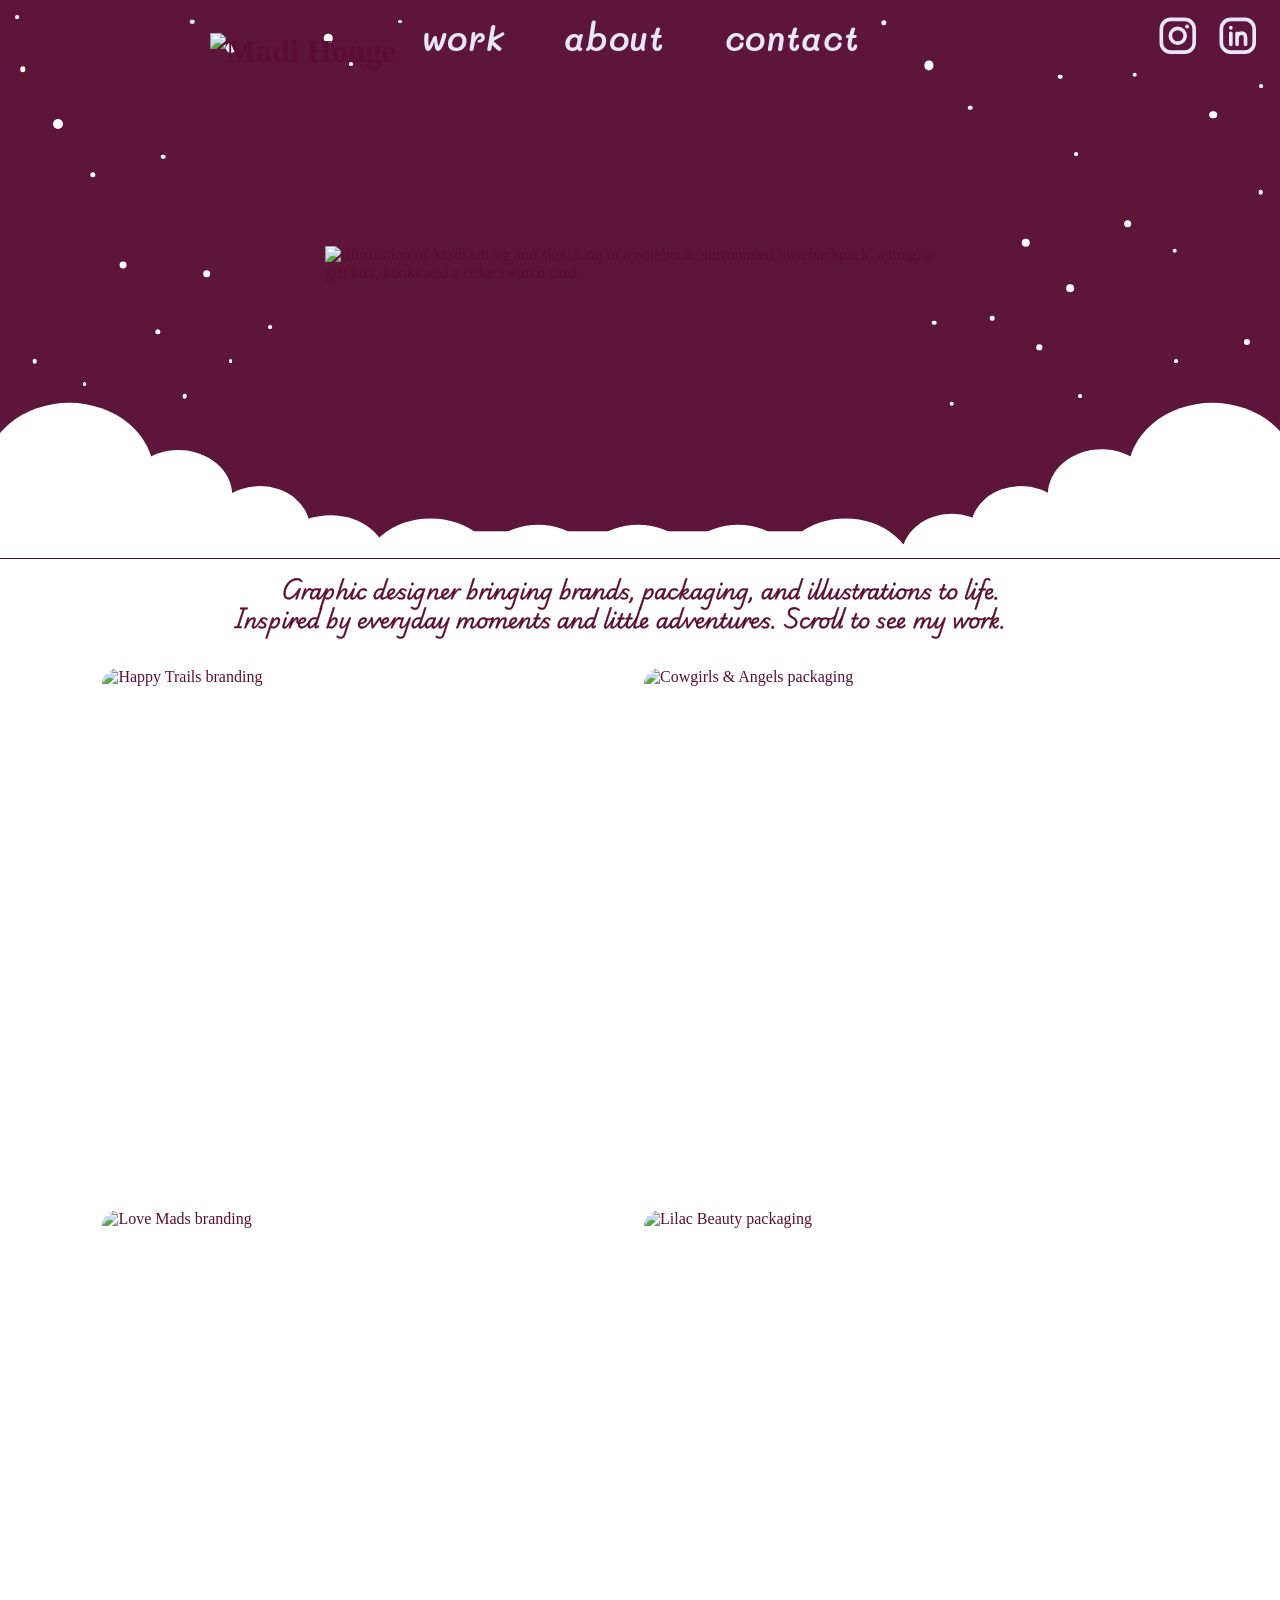
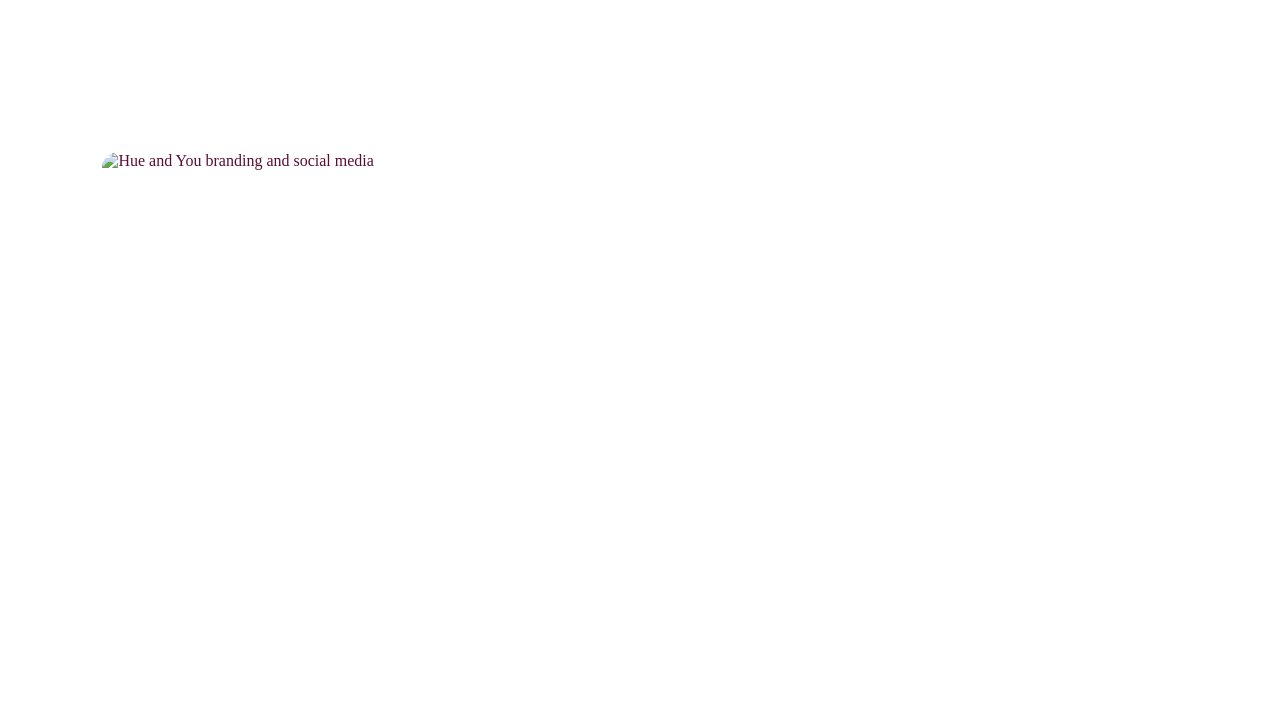
==== commit d1c3899d: "Homepage gallery: Hue and You tile square, all tiles a little smaller Fifth tile now a 1:1 square li" ====
--- a/index.html
+++ b/index.html
@@ -191,8 +191,8 @@
         <span class="project__label">Lilac Beauty / Packaging</span>
       </a>
 
-      <!-- Row 3 (full width) -->
-      <a class="project project--wide" href="projects/hue-and-you.html">
+      <!-- Row 3 -->
+      <a class="project" href="projects/hue-and-you.html">
         <img class="project__img" src="https://raw.githubusercontent.com/madihouge/portfolio-assets/main/hue-and-you/thumbnail.png" alt="Hue and You branding and social media" loading="lazy" onerror="this.onerror=null; this.src='https://raw.githubusercontent.com/madihouge/portfolio-assets/main/hue-and-you/hero.png'">
         <img class="project__img project__img--hover" src="https://raw.githubusercontent.com/madihouge/portfolio-assets/main/hue-and-you/hover.png" alt="" loading="lazy" onerror="this.remove()">
         <span class="project__label">Hue and You / Branding · Social Media</span>
--- a/css/style.css
+++ b/css/style.css
@@ -20,8 +20,7 @@
   /* Gallery */
   --gallery-gap: 8px;
   --gallery-radius: 16px;
-  --gallery-margin: clamp(8px, 1.5vw, 25px);
-  --wide-ratio: 16 / 7;     /* height of the full-width 5th thumbnail */
+  --gallery-margin: clamp(8px, 8vw, 180px);   /* side space around the gallery (smaller tiles) */
   --gold: #FFC336;          /* project labels (from star.png)  */
   --hover-fade: 250ms;      /* thumbnail crossfade             */
 }
@@ -262,7 +261,7 @@
   display: grid;
   grid-template-columns: repeat(2, minmax(0, 1fr));
   gap: var(--gallery-gap);
-  padding: max(2.7vw, 28px) var(--gallery-margin) var(--gallery-margin);
+  padding: max(2.7vw, 28px) var(--gallery-margin) clamp(8px, 1.5vw, 25px);
   scroll-margin-top: 0;
 }
 
@@ -273,11 +272,6 @@
   overflow: hidden;
   border-radius: var(--gallery-radius);
   text-decoration: none;
-}
-
-.project--wide {
-  grid-column: 1 / -1;
-  aspect-ratio: var(--wide-ratio);
 }
 
 .project__img {
@@ -383,5 +377,5 @@
   .intro__text { font-size: 14.5px; line-height: 1.7; }
   .intro__line { display: inline; }
 
-  .gallery { grid-template-columns: minmax(0, 1fr); }
-}
+  .gallery { grid-template-columns: minmax(0, 1fr); --gallery-margin: 8px; }
+}
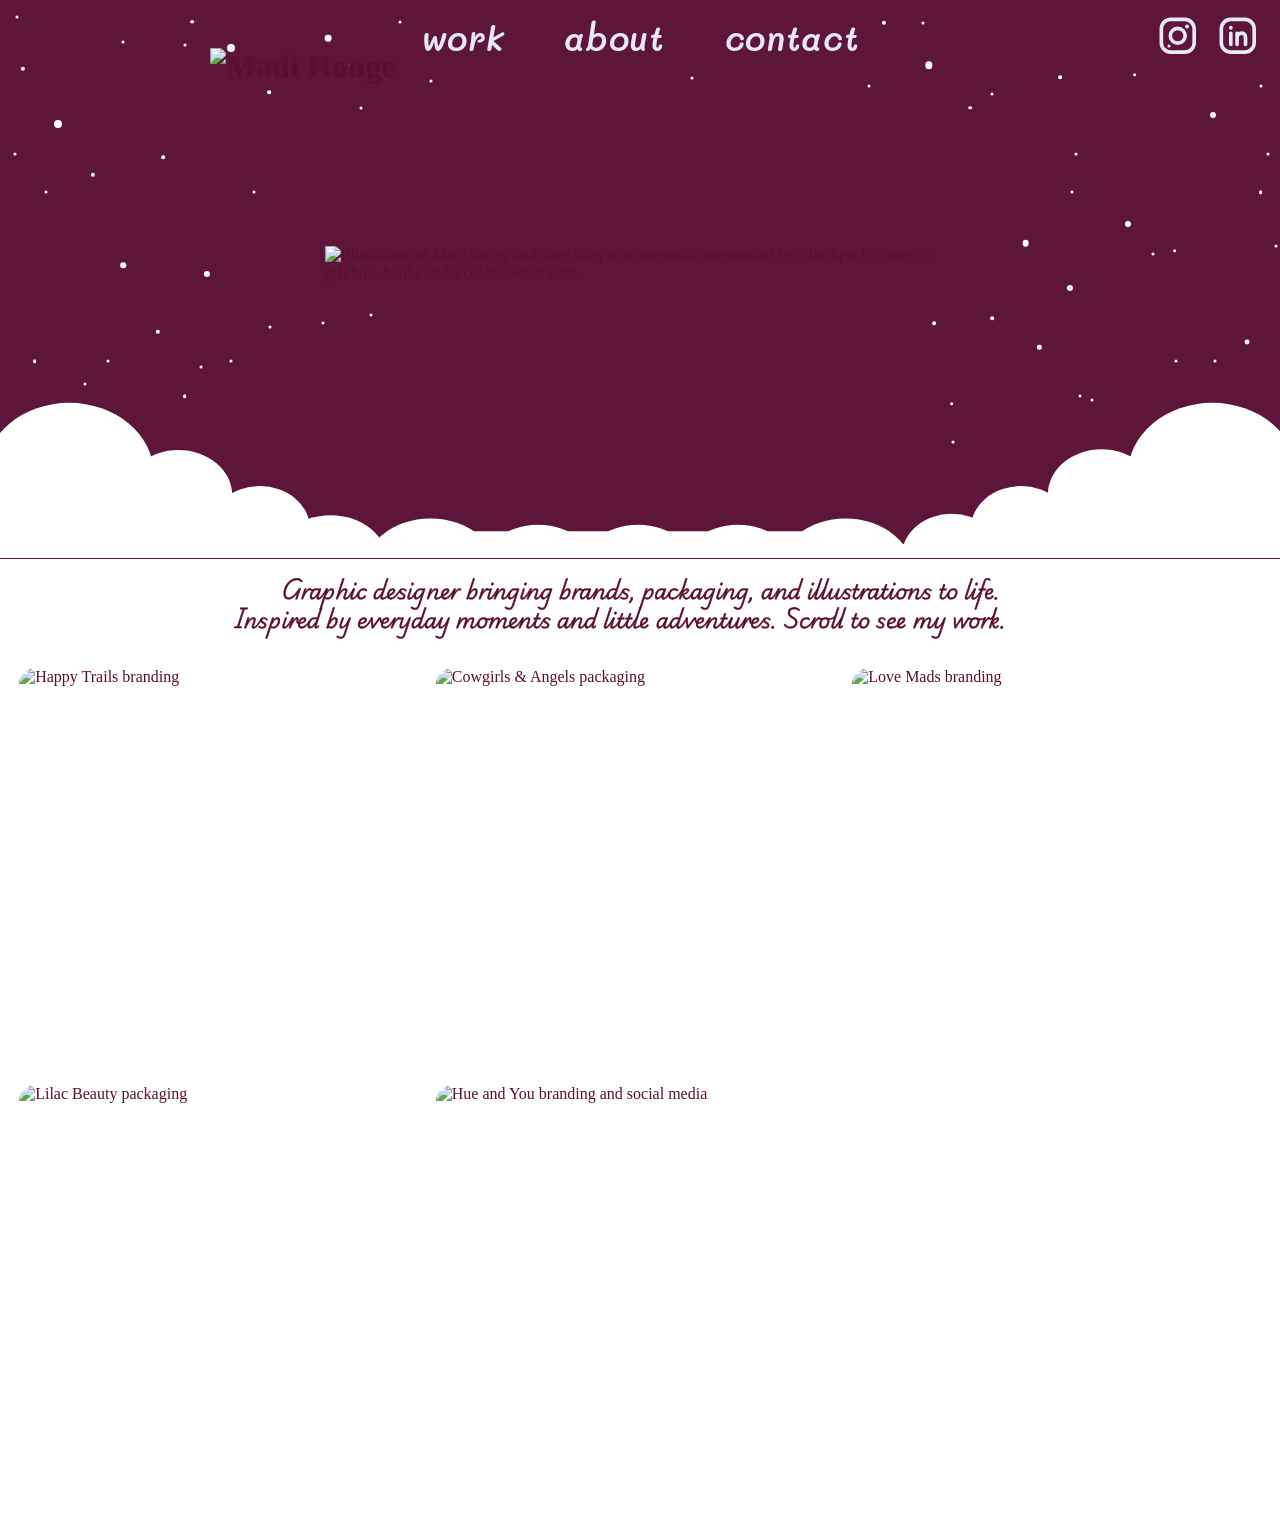
==== commit cc7e2f05: "Homepage hero: smaller stars and dots, more of them in the empty sky Stars ~15% and dots ~20% smalle" ====
--- a/index.html
+++ b/index.html
@@ -108,6 +108,40 @@
         <span class="dot" style="--x:22; --y:22; --s:5"></span>
         <span class="dot" style="--x:300; --y:470; --s:5"></span>
         <span class="dot" style="--x:1555; --y:540; --s:6"></span>
+
+        <!-- more small stars + dots (added later) -->
+        <img class="star" style="--x:250; --y:140; --s:30" src="https://raw.githubusercontent.com/madihouge/portfolio-assets/main/home/star.png" alt="">
+        <img class="star" style="--x:300; --y:505; --s:22" src="https://raw.githubusercontent.com/madihouge/portfolio-assets/main/home/star.png" alt="">
+        <img class="star" style="--x:1180; --y:470; --s:26" src="https://raw.githubusercontent.com/madihouge/portfolio-assets/main/home/star.png" alt="">
+        <img class="star" style="--x:1485; --y:105; --s:24" src="https://raw.githubusercontent.com/madihouge/portfolio-assets/main/home/star.png" alt="">
+        <img class="star" style="--x:470; --y:62; --s:22" src="https://raw.githubusercontent.com/madihouge/portfolio-assets/main/home/star.png" alt="">
+        <img class="star" style="--x:1380; --y:505; --s:22" src="https://raw.githubusercontent.com/madihouge/portfolio-assets/main/home/star.png" alt="">
+        <img class="star" style="--x:28; --y:372; --s:24" src="https://raw.githubusercontent.com/madihouge/portfolio-assets/main/home/star.png" alt="">
+        <img class="star" style="--x:1625; --y:440; --s:22" src="https://raw.githubusercontent.com/madihouge/portfolio-assets/main/home/star.png" alt="">
+        <span class="dot" style="--x:350; --y:120; --s:6"></span>
+        <span class="dot" style="--x:240; --y:58; --s:5"></span>
+        <span class="dot" style="--x:560; --y:105; --s:5"></span>
+        <span class="dot" style="--x:470; --y:140; --s:4"></span>
+        <span class="dot" style="--x:1130; --y:112; --s:5"></span>
+        <span class="dot" style="--x:1290; --y:122; --s:4"></span>
+        <span class="dot" style="--x:1520; --y:60; --s:5"></span>
+        <span class="dot" style="--x:1650; --y:200; --s:4"></span>
+        <span class="dot" style="--x:60; --y:250; --s:5"></span>
+        <span class="dot" style="--x:140; --y:470; --s:5"></span>
+        <span class="dot" style="--x:262; --y:478; --s:4"></span>
+        <span class="dot" style="--x:420; --y:420; --s:5"></span>
+        <span class="dot" style="--x:482; --y:410; --s:4"></span>
+        <span class="dot" style="--x:1500; --y:330; --s:5"></span>
+        <span class="dot" style="--x:1580; --y:470; --s:4"></span>
+        <span class="dot" style="--x:1420; --y:520; --s:4"></span>
+        <span class="dot" style="--x:1240; --y:575; --s:4"></span>
+        <span class="dot" style="--x:20; --y:200; --s:4"></span>
+        <span class="dot" style="--x:900; --y:102; --s:4"></span>
+        <span class="dot" style="--x:1200; --y:30; --s:4"></span>
+        <span class="dot" style="--x:160; --y:55; --s:4"></span>
+        <span class="dot" style="--x:330; --y:250; --s:4"></span>
+        <span class="dot" style="--x:1395; --y:250; --s:4"></span>
+        <span class="dot" style="--x:1660; --y:320; --s:4"></span>
       </div>
 
       <!-- Lettering -->
--- a/css/style.css
+++ b/css/style.css
@@ -20,7 +20,7 @@
   /* Gallery */
   --gallery-gap: 8px;
   --gallery-radius: 16px;
-  --gallery-margin: clamp(8px, 8vw, 180px);   /* side space around the gallery (smaller tiles) */
+  --gallery-margin: clamp(8px, 1.5vw, 25px);   /* nearly edge to edge */
   --gold: #FFC336;          /* project labels (from star.png)  */
   --hover-fade: 250ms;      /* thumbnail crossfade             */
 }
@@ -70,7 +70,7 @@
   --H: 726.5;                    /* stage height in design units */
   --u: calc(100cqw / var(--frame));
 
-  --letter-top: 43;              /* houge-clean.svg has built-in top padding */
+  --letter-top: 63;              /* houge-clean.svg has built-in top padding */
   --letter-width: 1119;
   --scene-top: 320;
   --scene-width: 820;
@@ -163,14 +163,14 @@
 
 .star {
   /* --s = visible height of the star; the PNG has transparent padding */
-  height: calc(var(--s) * 1.6 * var(--u));
+  height: calc(var(--s) * 1.36 * var(--u));   /* ~15% smaller than the original sizes */
   width: auto;
   max-width: none;
 }
 
 .dot {
-  width: calc(var(--s) * var(--u));
-  height: calc(var(--s) * var(--u));
+  width: calc(var(--s) * 0.8 * var(--u));     /* 20% smaller than the original sizes */
+  height: calc(var(--s) * 0.8 * var(--u));
   min-width: 3px;
   min-height: 3px;
   border-radius: 50%;
@@ -261,7 +261,7 @@
   display: grid;
   grid-template-columns: repeat(2, minmax(0, 1fr));
   gap: var(--gallery-gap);
-  padding: max(2.7vw, 28px) var(--gallery-margin) clamp(8px, 1.5vw, 25px);
+  padding: max(2.7vw, 28px) var(--gallery-margin) var(--gallery-margin);
   scroll-margin-top: 0;
 }
 
@@ -331,6 +331,11 @@
   .project__label { transition: none; }
 }
 
+/* Desktop: three squares per row, edge to edge, aligned to the same columns */
+@media (min-width: 1025px) {
+  .gallery { grid-template-columns: repeat(3, minmax(0, 1fr)); }
+}
+
 /* ==========================================================
    RESPONSIVE
    ========================================================== */
@@ -345,7 +350,7 @@
   .hero__stage {
     --frame: 1000;
     --H: 754;
-    --letter-top: 113;
+    --letter-top: 133;
     --letter-width: 871;
     --scene-top: 347;
     --scene-width: 814;
@@ -371,11 +376,11 @@
     width: calc(120 * var(--u));
   }
 
-  .star { height: calc(var(--s) * 1.1 * var(--u)); }
+  .star { height: calc(var(--s) * 0.94 * var(--u)); }
 
   .intro { padding-top: 22px; }
   .intro__text { font-size: 14.5px; line-height: 1.7; }
   .intro__line { display: inline; }
 
-  .gallery { grid-template-columns: minmax(0, 1fr); --gallery-margin: 8px; }
-}
+  .gallery { grid-template-columns: minmax(0, 1fr); }
+}
